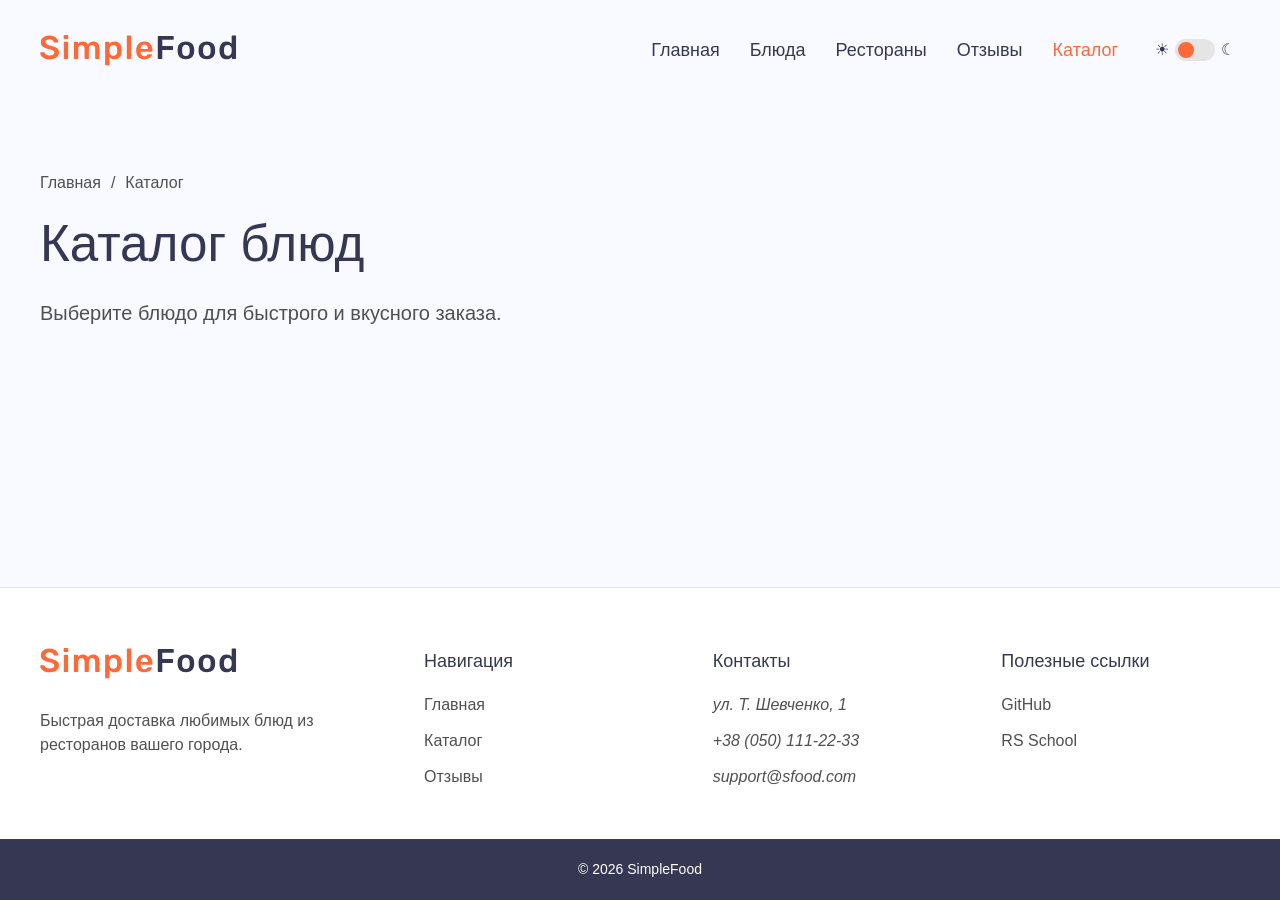
==== catalog.html @ 5d82dd4d "feat: add shared page structure" ====
<!DOCTYPE html>
<html lang="ru">
<head>
  <meta charset="UTF-8">
  <meta name="viewport" content="width=device-width, initial-scale=1.0">
  <meta name="description" content="Каталог блюд SimpleFood: бургеры, пицца, сэндвичи и другие блюда с доставкой.">
  <title>Каталог блюд — SimpleFood</title>
  <link rel="icon" href="assets/icons/favicon.svg" type="image/svg+xml">
  <link rel="stylesheet" href="css/style.css">
</head>
<body>
  <header class="header">
    <div class="container header__container">
      <a class="logo" href="index.html" aria-label="SimpleFood — на главную">
        <img class="logo__image" src="assets/icons/logo.svg" width="197" height="31" alt="SimpleFood">
      </a>

      <nav class="navigation" id="mobile-menu" aria-label="Основная навигация">
        <ul class="navigation__list">
          <li><a class="navigation__link" href="index.html">Главная</a></li>
          <li><a class="navigation__link" href="index.html#popular">Блюда</a></li>
          <li><a class="navigation__link" href="index.html#restaurants">Рестораны</a></li>
          <li><a class="navigation__link" href="index.html#reviews">Отзывы</a></li>
          <li><a class="navigation__link navigation__link--active" href="catalog.html" aria-current="page">Каталог</a></li>
        </ul>
      </nav>

      <div class="header__actions">
        <button class="theme-switch" type="button" aria-label="Включить тёмную тему" aria-pressed="false">
          <span class="theme-switch__icon" aria-hidden="true">☀</span>
          <span class="theme-switch__track"><span class="theme-switch__thumb"></span></span>
          <span class="theme-switch__icon" aria-hidden="true">☾</span>
        </button>
        <button class="burger" type="button" aria-label="Открыть меню" aria-expanded="false" aria-controls="mobile-menu">
          <span class="burger__line"></span>
          <span class="burger__line"></span>
          <span class="burger__line"></span>
        </button>
      </div>
    </div>
  </header>

  <main>
    <section class="page-intro page-intro--compact">
      <div class="container">
        <p class="breadcrumbs"><a href="index.html">Главная</a><span aria-hidden="true">/</span> Каталог</p>
        <h1 class="page-intro__title">Каталог блюд</h1>
        <p class="page-intro__text">Выберите блюдо для быстрого и вкусного заказа.</p>
      </div>
    </section>
  </main>

  <footer class="footer" id="contacts">
    <div class="container footer__content">
      <div class="footer__about">
        <a class="logo" href="index.html" aria-label="SimpleFood — на главную">
          <img class="logo__image" src="assets/icons/logo.svg" width="197" height="31" alt="SimpleFood">
        </a>
        <p>Быстрая доставка любимых блюд из ресторанов вашего города.</p>
      </div>

      <nav class="footer__navigation" aria-label="Навигация в подвале">
        <h2 class="footer__title">Навигация</h2>
        <ul class="footer__list">
          <li><a href="index.html">Главная</a></li>
          <li><a href="catalog.html">Каталог</a></li>
          <li><a href="index.html#reviews">Отзывы</a></li>
        </ul>
      </nav>

      <div class="footer__contacts">
        <h2 class="footer__title">Контакты</h2>
        <address>
          <ul class="footer__list">
            <li><a href="https://maps.google.com/?q=Тараса+Шевченко+1" target="_blank" rel="noopener noreferrer">ул. Т. Шевченко, 1</a></li>
            <li><a href="tel:+380501112233">+38&nbsp;(050)&nbsp;111&#8209;22&#8209;33</a></li>
            <li><a href="mailto:support@sfood.com">support@sfood.com</a></li>
          </ul>
        </address>
      </div>

      <div class="footer__resources">
        <h2 class="footer__title">Полезные ссылки</h2>
        <ul class="footer__list">
          <li><a href="https://github.com/YessetHumanMan" target="_blank" rel="noopener noreferrer">GitHub</a></li>
          <li><a href="https://rs.school/" target="_blank" rel="noopener noreferrer">RS School</a></li>
        </ul>
      </div>
    </div>
    <div class="footer__bottom">
      <div class="container">
        <p>© 2026 SimpleFood</p>
      </div>
    </div>
  </footer>
</body>
</html>
---- css/style.css ----
@font-face {
  font-family: "Rubik";
  src: url("../assets/fonts/rubik-regular.woff2") format("woff2");
  font-weight: 400;
  font-style: normal;
  font-display: swap;
}

@font-face {
  font-family: "Rubik";
  src: url("../assets/fonts/rubik-medium.woff2") format("woff2");
  font-weight: 500;
  font-style: normal;
  font-display: swap;
}

:root {
  color-scheme: light;
  --color-background: #f9faff;
  --color-surface: #ffffff;
  --color-text: #363853;
  --color-muted: #505050;
  --color-accent: #ff6838;
  --color-accent-hover: #e95425;
  --color-border: #e5e5e5;
  --color-footer-bottom: #363853;
  --color-footer-bottom-text: #ffffff;
  --shadow: 0 5px 20px rgb(0 0 0 / 8%);
  --container-width: 1200px;
  --page-padding: 15px;
}

[data-theme="dark"] {
  color-scheme: dark;
  --color-background: #1d1f2b;
  --color-surface: #292c3d;
  --color-text: #f5f5f7;
  --color-muted: #c6c8d2;
  --color-accent: #ff7a50;
  --color-accent-hover: #ff9474;
  --color-border: #42465d;
  --color-footer-bottom: #11131b;
  --color-footer-bottom-text: #f5f5f7;
  --shadow: 0 5px 20px rgb(0 0 0 / 25%);
}

*,
*::before,
*::after {
  box-sizing: border-box;
}

html {
  scroll-behavior: smooth;
}

body {
  min-width: 320px;
  min-height: 100vh;
  margin: 0;
  display: flex;
  flex-direction: column;
  color: var(--color-text);
  background-color: var(--color-background);
  font-family: "Rubik", Arial, sans-serif;
  font-size: 18px;
  line-height: 1.5;
}

main {
  flex-grow: 1;
}

img {
  display: block;
  max-width: 100%;
  height: auto;
}

button,
a {
  font: inherit;
}

a {
  color: inherit;
  text-decoration: none;
}

button {
  color: inherit;
}

ul {
  margin: 0;
  padding: 0;
  list-style: none;
}

h1,
h2,
p {
  margin-top: 0;
}

.container {
  width: 100%;
  max-width: calc(var(--container-width) + 2 * var(--page-padding));
  margin-inline: auto;
  padding-inline: var(--page-padding);
}

.header {
  position: relative;
  z-index: 10;
  background-color: var(--color-background);
  border-bottom: 1px solid transparent;
}

.header__container {
  min-height: 100px;
  display: flex;
  align-items: center;
  gap: 32px;
}

.logo {
  display: inline-flex;
  flex-shrink: 0;
  border-radius: 4px;
}

.logo:focus-visible,
.navigation__link:focus-visible,
.footer a:focus-visible {
  outline: 2px solid var(--color-accent);
  outline-offset: 4px;
}

.navigation {
  margin-left: auto;
}

.navigation__list {
  display: flex;
  align-items: center;
  gap: 30px;
}

.navigation__link,
.footer a {
  transition: color 0.25s ease;
}

.navigation__link:hover,
.navigation__link--active,
.footer a:hover {
  color: var(--color-accent);
}

.header__actions {
  display: flex;
  align-items: center;
  gap: 18px;
}

.theme-switch {
  padding: 5px;
  display: inline-flex;
  align-items: center;
  gap: 6px;
  background: transparent;
  border: 0;
  border-radius: 20px;
  cursor: pointer;
}

.theme-switch:focus-visible,
.burger:focus-visible,
.button:focus-visible {
  outline: 2px solid var(--color-accent);
  outline-offset: 3px;
}

.theme-switch__icon {
  font-size: 16px;
  line-height: 1;
}

.theme-switch__track {
  width: 40px;
  height: 22px;
  padding: 3px;
  display: block;
  background-color: var(--color-border);
  border-radius: 20px;
  transition: background-color 0.25s ease;
}

.theme-switch__thumb {
  width: 16px;
  height: 16px;
  display: block;
  background-color: var(--color-accent);
  border-radius: 50%;
  transition: transform 0.25s ease;
}

[data-theme="dark"] .theme-switch__thumb {
  transform: translateX(18px);
}

.burger {
  width: 44px;
  height: 44px;
  padding: 10px 7px;
  display: none;
  flex-direction: column;
  justify-content: space-between;
  background: transparent;
  border: 0;
  border-radius: 4px;
  cursor: pointer;
}

.burger__line {
  width: 30px;
  height: 2px;
  display: block;
  background-color: currentColor;
  border-radius: 2px;
}

.page-intro {
  min-height: 420px;
  padding-block: 100px;
  display: flex;
  align-items: center;
}

.page-intro--compact {
  min-height: 320px;
  padding-block: 70px;
}

.page-intro__title {
  max-width: 760px;
  margin-bottom: 24px;
  font-size: clamp(38px, 5vw, 66px);
  font-weight: 500;
  line-height: 1.15;
}

.page-intro--compact .page-intro__title {
  font-size: clamp(36px, 4vw, 52px);
}

.page-intro__text {
  max-width: 650px;
  margin-bottom: 32px;
  color: var(--color-muted);
  font-size: 20px;
}

.button {
  min-height: 50px;
  padding: 12px 28px;
  display: inline-flex;
  align-items: center;
  justify-content: center;
  color: #ffffff;
  background-color: var(--color-accent);
  border-radius: 6px;
  box-shadow: 0 5px 12px rgb(255 104 56 / 25%);
  transition: background-color 0.25s ease, box-shadow 0.25s ease;
}

.button:hover {
  background-color: var(--color-accent-hover);
  box-shadow: 0 7px 16px rgb(255 104 56 / 35%);
}

.breadcrumbs {
  margin-bottom: 20px;
  display: flex;
  gap: 10px;
  color: var(--color-muted);
  font-size: 16px;
}

.breadcrumbs a:hover {
  color: var(--color-accent);
}

.footer {
  padding-top: 60px;
  background-color: var(--color-surface);
  border-top: 1px solid var(--color-border);
}

.footer__content {
  padding-bottom: 50px;
  display: grid;
  grid-template-columns: minmax(230px, 1.4fr) repeat(3, 1fr);
  gap: 50px;
}

.footer__about p {
  max-width: 290px;
  margin: 22px 0 0;
  color: var(--color-muted);
  font-size: 16px;
}

.footer__title {
  margin-bottom: 18px;
  font-size: 18px;
  font-weight: 500;
}

.footer__contacts {
  font-style: normal;
}

.footer__list {
  display: grid;
  gap: 12px;
  color: var(--color-muted);
  font-size: 16px;
}

.footer__bottom {
  padding-block: 20px;
  color: var(--color-footer-bottom-text);
  background-color: var(--color-footer-bottom);
  text-align: center;
}

.footer__bottom p {
  margin: 0;
  font-size: 14px;
}

@media (max-width: 900px) {
  .header__container {
    min-height: 80px;
  }

  .navigation__list {
    gap: 18px;
  }

  .navigation__link {
    font-size: 16px;
  }

  .footer__content {
    grid-template-columns: repeat(2, 1fr);
  }
}

@media (max-width: 768px) {
  :root {
    --page-padding: 24px;
  }

  .navigation {
    display: none;
  }

  .header__actions {
    margin-left: auto;
  }

  .burger {
    display: flex;
  }

  .page-intro {
    min-height: 360px;
    padding-block: 70px;
  }
}

@media (max-width: 520px) {
  :root {
    --page-padding: 15px;
  }

  body {
    font-size: 16px;
  }

  .header__container {
    min-height: 70px;
    gap: 12px;
  }

  .logo__image {
    width: 150px;
  }

  .header__actions {
    gap: 8px;
  }

  .theme-switch__icon {
    display: none;
  }

  .page-intro {
    min-height: 330px;
    padding-block: 55px;
  }

  .page-intro__text {
    font-size: 18px;
  }

  .footer {
    padding-top: 45px;
  }

  .footer__content {
    padding-bottom: 40px;
    grid-template-columns: 1fr;
    gap: 34px;
  }
}
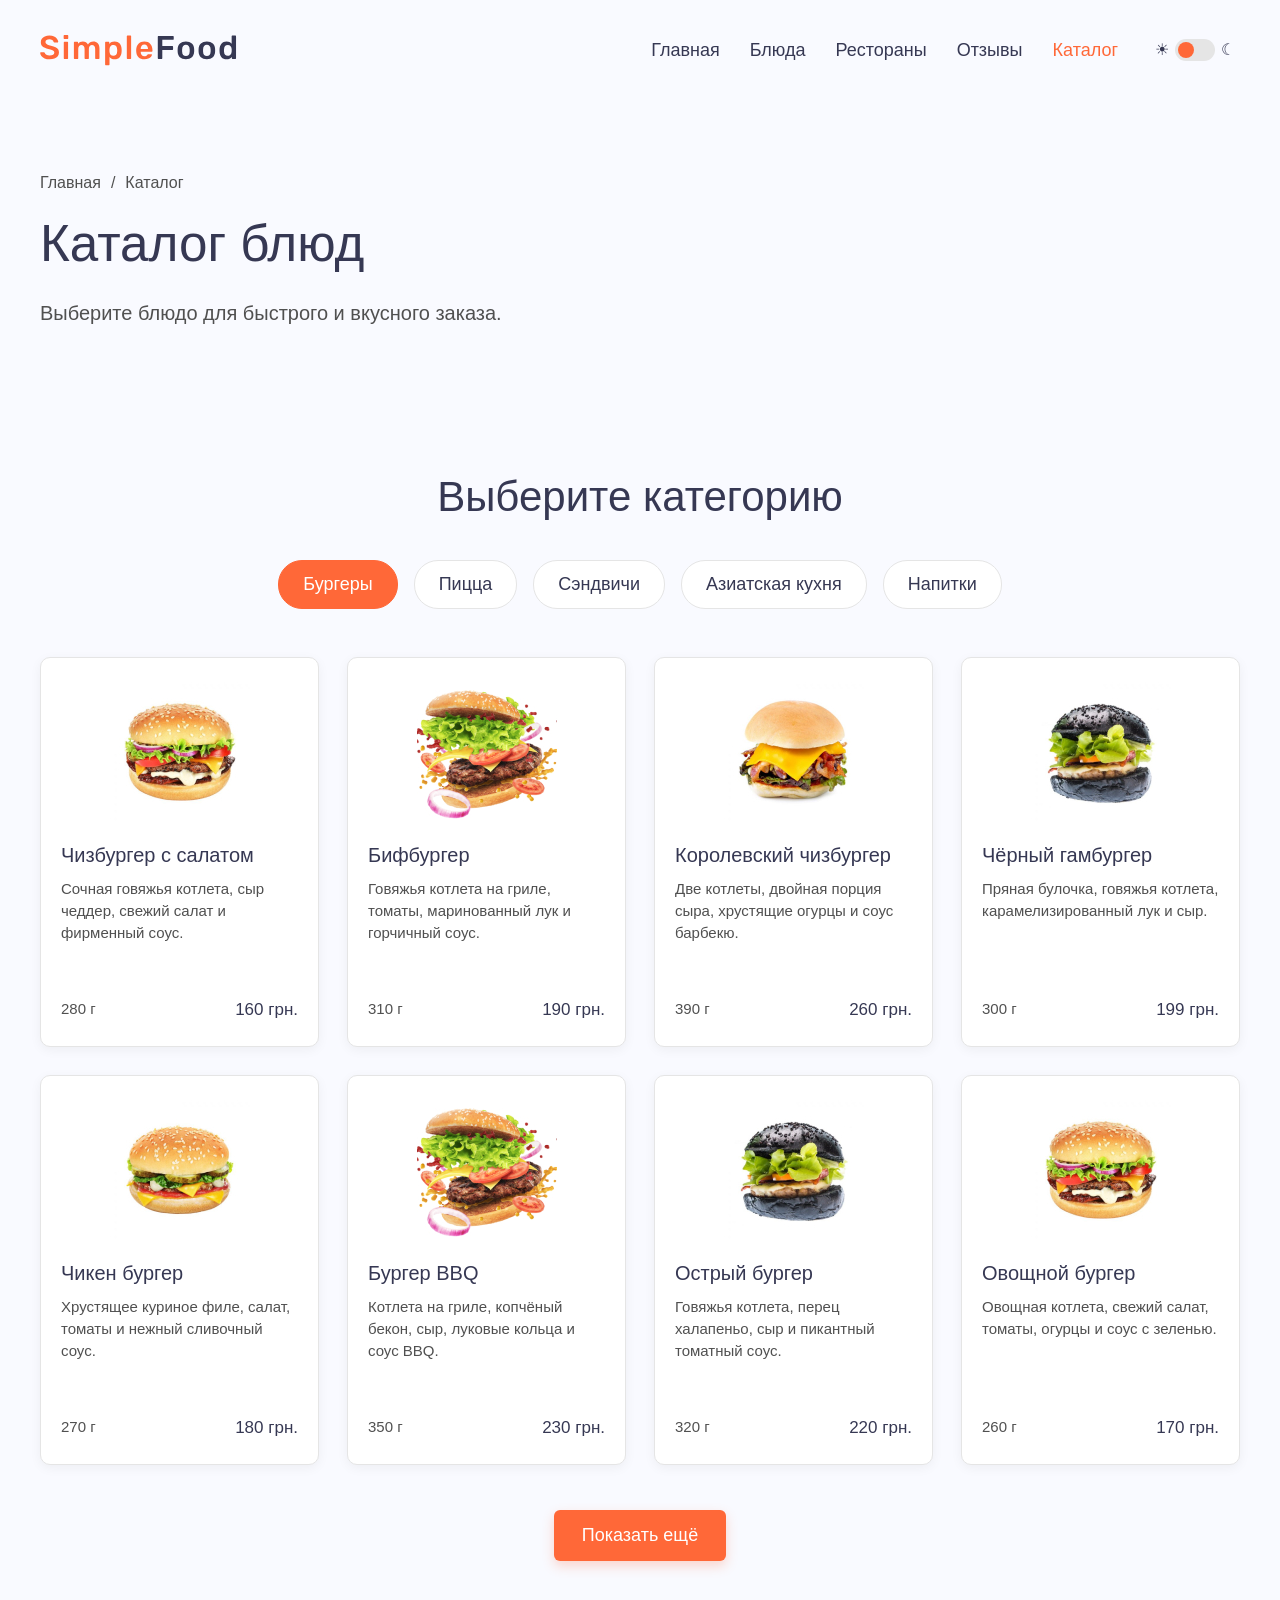
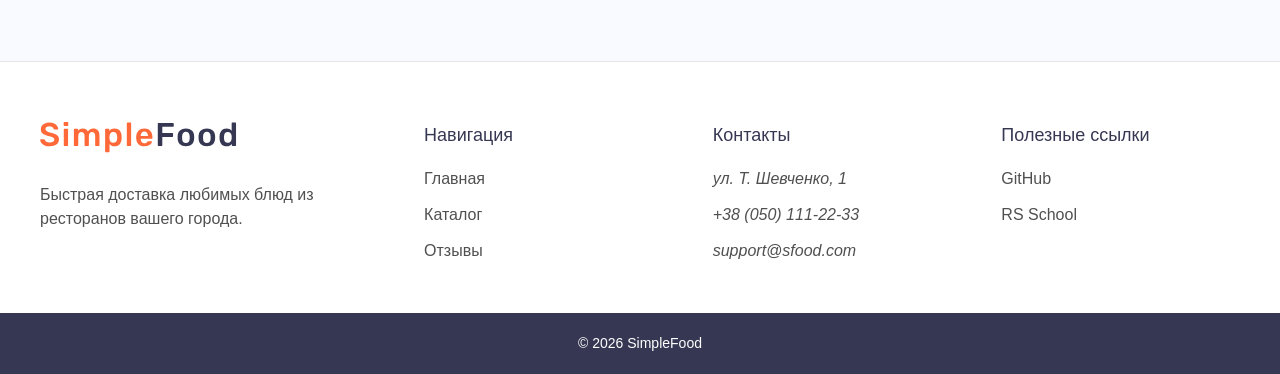
==== commit e0c53996: "feat: add catalog categories and product cards" ====
--- a/catalog.html
+++ b/catalog.html
@@ -48,6 +48,124 @@
         <p class="page-intro__text">Выберите блюдо для быстрого и вкусного заказа.</p>
       </div>
     </section>
+
+    <section class="catalog" aria-labelledby="catalog-categories-title">
+      <div class="container">
+        <h2 class="section-title catalog__title" id="catalog-categories-title">Выберите категорию</h2>
+        <ul class="catalog__categories" aria-label="Категории блюд">
+          <li><button class="catalog__category catalog__category--active" type="button" aria-pressed="true">Бургеры</button></li>
+          <li><button class="catalog__category" type="button" aria-pressed="false">Пицца</button></li>
+          <li><button class="catalog__category" type="button" aria-pressed="false">Сэндвичи</button></li>
+          <li><button class="catalog__category" type="button" aria-pressed="false">Азиатская кухня</button></li>
+          <li><button class="catalog__category" type="button" aria-pressed="false">Напитки</button></li>
+        </ul>
+
+        <ul class="catalog__grid" id="product-list">
+          <li>
+            <article class="catalog-card">
+              <img class="catalog-card__image" src="assets/images/products/cheeseburger.jpg" width="140" height="140" alt="Чизбургер с листьями салата">
+              <div class="catalog-card__content">
+                <h3 class="catalog-card__title">Чизбургер с салатом</h3>
+                <p class="catalog-card__description">Сочная говяжья котлета, сыр чеддер, свежий салат и фирменный соус.</p>
+                <div class="catalog-card__details"><span>280 г</span><strong>160 грн.</strong></div>
+              </div>
+            </article>
+          </li>
+          <li>
+            <article class="catalog-card">
+              <img class="catalog-card__image" src="assets/images/products/beef-burger.jpg" width="140" height="140" alt="Бифбургер с говяжьей котлетой">
+              <div class="catalog-card__content">
+                <h3 class="catalog-card__title">Бифбургер</h3>
+                <p class="catalog-card__description">Говяжья котлета на гриле, томаты, маринованный лук и горчичный соус.</p>
+                <div class="catalog-card__details"><span>310 г</span><strong>190 грн.</strong></div>
+              </div>
+            </article>
+          </li>
+          <li>
+            <article class="catalog-card">
+              <img class="catalog-card__image" src="assets/images/products/royal-burger.jpg" width="140" height="140" alt="Королевский чизбургер">
+              <div class="catalog-card__content">
+                <h3 class="catalog-card__title">Королевский чизбургер</h3>
+                <p class="catalog-card__description">Две котлеты, двойная порция сыра, хрустящие огурцы и соус барбекю.</p>
+                <div class="catalog-card__details"><span>390 г</span><strong>260 грн.</strong></div>
+              </div>
+            </article>
+          </li>
+          <li>
+            <article class="catalog-card">
+              <img class="catalog-card__image" src="assets/images/products/black-burger.jpg" width="140" height="140" alt="Чёрный гамбургер">
+              <div class="catalog-card__content">
+                <h3 class="catalog-card__title">Чёрный гамбургер</h3>
+                <p class="catalog-card__description">Пряная булочка, говяжья котлета, карамелизированный лук и сыр.</p>
+                <div class="catalog-card__details"><span>300 г</span><strong>199 грн.</strong></div>
+              </div>
+            </article>
+          </li>
+          <li>
+            <article class="catalog-card">
+              <img class="catalog-card__image" src="assets/images/products/chicken-burger.jpg" width="140" height="140" alt="Бургер с куриной котлетой">
+              <div class="catalog-card__content">
+                <h3 class="catalog-card__title">Чикен бургер</h3>
+                <p class="catalog-card__description">Хрустящее куриное филе, салат, томаты и нежный сливочный соус.</p>
+                <div class="catalog-card__details"><span>270 г</span><strong>180 грн.</strong></div>
+              </div>
+            </article>
+          </li>
+          <li>
+            <article class="catalog-card">
+              <img class="catalog-card__image" src="assets/images/products/beef-burger.jpg" width="140" height="140" alt="Бургер барбекю с беконом">
+              <div class="catalog-card__content">
+                <h3 class="catalog-card__title">Бургер BBQ</h3>
+                <p class="catalog-card__description">Котлета на гриле, копчёный бекон, сыр, луковые кольца и соус BBQ.</p>
+                <div class="catalog-card__details"><span>350 г</span><strong>230 грн.</strong></div>
+              </div>
+            </article>
+          </li>
+          <li>
+            <article class="catalog-card">
+              <img class="catalog-card__image" src="assets/images/products/black-burger.jpg" width="140" height="140" alt="Острый бургер с перцем">
+              <div class="catalog-card__content">
+                <h3 class="catalog-card__title">Острый бургер</h3>
+                <p class="catalog-card__description">Говяжья котлета, перец халапеньо, сыр и пикантный томатный соус.</p>
+                <div class="catalog-card__details"><span>320 г</span><strong>220 грн.</strong></div>
+              </div>
+            </article>
+          </li>
+          <li>
+            <article class="catalog-card">
+              <img class="catalog-card__image" src="assets/images/products/cheeseburger.jpg" width="140" height="140" alt="Овощной бургер">
+              <div class="catalog-card__content">
+                <h3 class="catalog-card__title">Овощной бургер</h3>
+                <p class="catalog-card__description">Овощная котлета, свежий салат, томаты, огурцы и соус с зеленью.</p>
+                <div class="catalog-card__details"><span>260 г</span><strong>170 грн.</strong></div>
+              </div>
+            </article>
+          </li>
+          <li class="catalog__additional-card">
+            <article class="catalog-card">
+              <img class="catalog-card__image" src="assets/images/products/royal-burger.jpg" width="140" height="140" alt="Двойной чизбургер">
+              <div class="catalog-card__content">
+                <h3 class="catalog-card__title">Двойной чизбургер</h3>
+                <p class="catalog-card__description">Две говяжьи котлеты, три ломтика сыра, огурцы и фирменный соус.</p>
+                <div class="catalog-card__details"><span>420 г</span><strong>290 грн.</strong></div>
+              </div>
+            </article>
+          </li>
+          <li class="catalog__additional-card">
+            <article class="catalog-card">
+              <img class="catalog-card__image" src="assets/images/products/chicken-burger.jpg" width="140" height="140" alt="Хрустящий куриный бургер">
+              <div class="catalog-card__content">
+                <h3 class="catalog-card__title">Криспи чикен</h3>
+                <p class="catalog-card__description">Куриное филе в хрустящей панировке, сыр, салат и чесночный соус.</p>
+                <div class="catalog-card__details"><span>300 г</span><strong>210 грн.</strong></div>
+              </div>
+            </article>
+          </li>
+        </ul>
+
+        <button class="button catalog__more" type="button" aria-controls="product-list">Показать ещё</button>
+      </div>
+    </section>
   </main>
 
   <footer class="footer" id="contacts">
--- a/css/style.css
+++ b/css/style.css
@@ -132,6 +132,7 @@
 
 .logo:focus-visible,
 .navigation__link:focus-visible,
+.text-link:focus-visible,
 .footer a:focus-visible {
   outline: 2px solid var(--color-accent);
   outline-offset: 4px;
@@ -231,6 +232,535 @@
   border-radius: 2px;
 }
 
+.hero {
+  padding-block: 55px 80px;
+}
+
+.hero__container {
+  min-height: 660px;
+  display: flex;
+  align-items: center;
+  justify-content: space-between;
+  gap: 60px;
+}
+
+.hero__content {
+  position: relative;
+  z-index: 1;
+  width: 100%;
+  max-width: 500px;
+}
+
+.hero__title {
+  margin-bottom: 20px;
+  font-size: clamp(48px, 5vw, 66px);
+  font-weight: 500;
+  line-height: 1.3;
+  text-transform: uppercase;
+}
+
+.hero__title span {
+  display: block;
+  color: var(--color-accent);
+  letter-spacing: 2px;
+}
+
+.hero__text {
+  margin-bottom: 28px;
+  color: var(--color-muted);
+  font-size: 20px;
+}
+
+.hero__actions {
+  display: flex;
+  align-items: center;
+  gap: 34px;
+}
+
+.text-link {
+  border-radius: 3px;
+  text-decoration: underline;
+  text-underline-offset: 3px;
+  transition: color 0.25s ease, text-decoration-color 0.25s ease;
+}
+
+.text-link:hover {
+  color: var(--color-accent);
+  text-decoration-color: transparent;
+}
+
+.hero__image {
+  width: min(48%, 560px);
+  flex-shrink: 0;
+  object-fit: contain;
+}
+
+.section-title {
+  margin-bottom: 48px;
+  font-size: clamp(32px, 4vw, 42px);
+  font-weight: 500;
+  line-height: 1.3;
+  text-align: center;
+}
+
+.popular {
+  padding-block: 80px;
+}
+
+.category-list {
+  margin-bottom: 42px;
+  display: flex;
+  justify-content: center;
+  gap: 18px;
+}
+
+.category-list__button {
+  min-height: 50px;
+  padding: 10px 24px;
+  color: var(--color-text);
+  background-color: var(--color-surface);
+  border: 1px solid var(--color-border);
+  border-radius: 6px;
+  box-shadow: var(--shadow);
+  cursor: pointer;
+  white-space: nowrap;
+  transition: color 0.25s ease, background-color 0.25s ease, border-color 0.25s ease;
+}
+
+.category-list__button:hover,
+.category-list__button--active {
+  color: #ffffff;
+  background-color: var(--color-accent);
+  border-color: var(--color-accent);
+}
+
+.category-list__button:focus-visible,
+.product-card__link:focus-visible {
+  outline: 2px solid var(--color-accent);
+  outline-offset: 3px;
+}
+
+.product-grid {
+  display: grid;
+  grid-template-columns: repeat(5, minmax(0, 1fr));
+  gap: 24px;
+}
+
+.product-card {
+  min-height: 330px;
+  padding: 20px 15px;
+  display: flex;
+  flex-direction: column;
+  align-items: center;
+  background-color: var(--color-surface);
+  border: 1px solid var(--color-border);
+  border-radius: 8px;
+  text-align: center;
+  transition: border-color 0.25s ease, box-shadow 0.25s ease, transform 0.25s ease;
+}
+
+.product-card:hover {
+  border-color: var(--color-accent);
+  box-shadow: var(--shadow);
+  transform: translateY(-3px);
+}
+
+.product-card__image {
+  width: 140px;
+  height: 140px;
+  margin-bottom: 14px;
+  object-fit: cover;
+}
+
+.product-card__title {
+  margin: 0 0 10px;
+  font-size: 16px;
+  font-weight: 400;
+  line-height: 1.3;
+}
+
+.product-card__price {
+  margin: auto 0 12px;
+  font-size: 16px;
+  font-weight: 500;
+}
+
+.product-card__link {
+  min-height: 34px;
+  padding: 7px 16px;
+  color: #ffffff;
+  background-color: var(--color-accent);
+  border-radius: 5px;
+  font-size: 14px;
+  transition: background-color 0.25s ease;
+}
+
+.product-card__link:hover {
+  background-color: var(--color-accent-hover);
+}
+
+.popular__catalog-link {
+  width: fit-content;
+  margin: 42px auto 0;
+  display: block;
+}
+
+.benefits {
+  padding-block: 80px 100px;
+}
+
+.benefits__container {
+  display: flex;
+  align-items: center;
+  justify-content: center;
+  gap: clamp(50px, 9vw, 120px);
+}
+
+.benefits__image {
+  width: min(42%, 440px);
+  flex-shrink: 0;
+  object-fit: contain;
+}
+
+.benefits__content {
+  max-width: 520px;
+}
+
+.benefits__title {
+  margin-bottom: 28px;
+  text-align: left;
+}
+
+.benefits__text {
+  margin-bottom: 28px;
+  color: var(--color-muted);
+}
+
+.benefits__list {
+  margin-bottom: 34px;
+  display: grid;
+  gap: 18px;
+}
+
+.benefits__item {
+  display: flex;
+  align-items: center;
+  gap: 18px;
+  font-size: 20px;
+}
+
+.benefits__item img {
+  width: 34px;
+  height: 34px;
+  flex-shrink: 0;
+}
+
+.restaurants {
+  padding-block: 80px 100px;
+}
+
+.restaurant-grid {
+  display: grid;
+  grid-template-columns: repeat(3, minmax(0, 1fr));
+  gap: 30px;
+}
+
+.restaurant-card {
+  height: 100%;
+  overflow: hidden;
+  background-color: var(--color-surface);
+  border-radius: 10px;
+  box-shadow: var(--shadow);
+  transition: box-shadow 0.25s ease, transform 0.25s ease;
+}
+
+.restaurant-card:hover {
+  box-shadow: 0 8px 24px rgb(0 0 0 / 14%);
+  transform: translateY(-4px);
+}
+
+.restaurant-card__image {
+  width: 100%;
+  aspect-ratio: 37 / 30;
+  object-fit: cover;
+}
+
+.restaurant-card__content {
+  padding: 18px 20px 22px;
+}
+
+.restaurant-card__title {
+  margin: 0 0 16px;
+  font-size: 24px;
+  font-weight: 400;
+}
+
+.restaurant-card__details {
+  display: flex;
+  align-items: center;
+  justify-content: space-between;
+  gap: 20px;
+}
+
+.restaurant-card__hours {
+  margin: 0;
+  display: flex;
+  align-items: center;
+  gap: 10px;
+  color: var(--color-muted);
+  font-size: 18px;
+}
+
+.restaurant-card__hours img {
+  width: 22px;
+  height: 22px;
+  opacity: 0.72;
+}
+
+.restaurant-card__link {
+  width: 58px;
+  height: 34px;
+  display: inline-flex;
+  align-items: center;
+  justify-content: center;
+  color: #ffffff;
+  background-color: var(--color-accent);
+  border-radius: 18px 18px 0 18px;
+  transition: background-color 0.25s ease, border-radius 0.25s ease;
+}
+
+.restaurant-card__link:hover {
+  background-color: var(--color-accent-hover);
+  border-radius: 18px;
+}
+
+.restaurant-card__link:focus-visible,
+.mobile-app__stores a:focus-visible {
+  outline: 2px solid var(--color-accent);
+  outline-offset: 3px;
+}
+
+.restaurant-card__link img {
+  width: 22px;
+  height: 22px;
+  filter: brightness(0) invert(1);
+}
+
+.reviews {
+  padding-block: 80px 100px;
+}
+
+.reviews__carousel {
+  max-width: 960px;
+  margin-inline: auto;
+}
+
+.reviews__viewport {
+  overflow: hidden;
+}
+
+.reviews__track {
+  display: grid;
+}
+
+.reviews__slide {
+  display: none;
+}
+
+.reviews__slide--active {
+  display: block;
+}
+
+.review {
+  display: grid;
+  grid-template-columns: 300px minmax(0, 1fr);
+  align-items: center;
+  gap: clamp(45px, 8vw, 90px);
+}
+
+.review__avatar {
+  width: 300px;
+  height: 300px;
+  object-fit: cover;
+  border-radius: 50%;
+  box-shadow: var(--shadow);
+}
+
+.review__avatar--initials {
+  display: grid;
+  place-items: center;
+  color: #ffffff;
+  background: linear-gradient(135deg, var(--color-accent), #ffb18f);
+  font-size: 96px;
+  font-weight: 500;
+}
+
+.review__content {
+  position: relative;
+  padding-inline: 24px;
+}
+
+.review__quote {
+  position: absolute;
+  top: -14px;
+  left: -24px;
+  width: 38px;
+  height: 38px;
+  color: var(--color-muted);
+  opacity: 0.35;
+}
+
+.review__text {
+  margin: 0 0 24px;
+  font-style: italic;
+  line-height: 1.7;
+}
+
+.review__text p {
+  margin: 0;
+}
+
+.review__author {
+  margin-bottom: 6px;
+  color: var(--color-accent);
+  font-weight: 500;
+}
+
+.review__role {
+  margin: 0;
+  color: var(--color-muted);
+  font-size: 14px;
+}
+
+.reviews__controls {
+  margin-top: 36px;
+  display: flex;
+  align-items: center;
+  justify-content: center;
+  gap: 24px;
+}
+
+.reviews__arrow {
+  width: 42px;
+  height: 42px;
+  padding: 0;
+  display: inline-flex;
+  align-items: center;
+  justify-content: center;
+  color: var(--color-text);
+  background-color: transparent;
+  border: 2px solid var(--color-muted);
+  border-radius: 50%;
+  cursor: pointer;
+  transition: color 0.25s ease, background-color 0.25s ease, border-color 0.25s ease;
+}
+
+.reviews__arrow:hover {
+  color: #ffffff;
+  background-color: var(--color-accent);
+  border-color: var(--color-accent);
+}
+
+.reviews__arrow img {
+  width: 24px;
+  height: 24px;
+}
+
+.reviews__arrow:hover img {
+  filter: brightness(0) invert(1);
+}
+
+.reviews__arrow--previous img {
+  transform: rotate(180deg);
+}
+
+.reviews__arrow:focus-visible,
+.reviews__dot:focus-visible {
+  outline: 2px solid var(--color-accent);
+  outline-offset: 3px;
+}
+
+.reviews__pagination {
+  display: flex;
+  align-items: center;
+  gap: 12px;
+}
+
+.reviews__dot {
+  width: 12px;
+  height: 12px;
+  padding: 0;
+  background-color: var(--color-border);
+  border: 0;
+  border-radius: 50%;
+  cursor: pointer;
+  transition: background-color 0.25s ease, transform 0.25s ease;
+}
+
+.reviews__dot:hover,
+.reviews__dot--active {
+  background-color: var(--color-accent);
+  transform: scale(1.15);
+}
+
+[data-theme="dark"] .review__quote,
+[data-theme="dark"] .reviews__arrow img {
+  filter: brightness(0) invert(1);
+}
+
+.mobile-app {
+  padding-block: 80px;
+  background-color: var(--color-surface);
+}
+
+.mobile-app__container {
+  display: flex;
+  align-items: center;
+  justify-content: space-between;
+  gap: 60px;
+}
+
+.mobile-app__content {
+  max-width: 480px;
+}
+
+.mobile-app__title {
+  margin-bottom: 28px;
+  text-align: left;
+}
+
+.mobile-app__text {
+  margin-bottom: 30px;
+  color: var(--color-muted);
+}
+
+.mobile-app__stores {
+  display: flex;
+  align-items: center;
+  gap: 28px;
+}
+
+.mobile-app__stores a {
+  display: block;
+  border-radius: 6px;
+  transition: opacity 0.25s ease, transform 0.25s ease;
+}
+
+.mobile-app__stores a:hover {
+  opacity: 0.8;
+  transform: translateY(-2px);
+}
+
+.mobile-app__image {
+  width: min(50%, 570px);
+  border-radius: 12px;
+  object-fit: cover;
+}
+
+[data-theme="dark"] .restaurant-card__hours img {
+  filter: brightness(0) invert(1);
+}
+
 .page-intro {
   min-height: 420px;
   padding-block: 100px;
@@ -270,7 +800,9 @@
   justify-content: center;
   color: #ffffff;
   background-color: var(--color-accent);
+  border: 0;
   border-radius: 6px;
+  cursor: pointer;
   box-shadow: 0 5px 12px rgb(255 104 56 / 25%);
   transition: background-color 0.25s ease, box-shadow 0.25s ease;
 }
@@ -290,6 +822,126 @@
 
 .breadcrumbs a:hover {
   color: var(--color-accent);
+}
+
+.catalog {
+  padding-block: 40px 100px;
+}
+
+.catalog__title {
+  margin-bottom: 36px;
+}
+
+.catalog__categories {
+  margin-bottom: 48px;
+  display: flex;
+  align-items: center;
+  justify-content: center;
+  gap: 16px;
+}
+
+.catalog__category {
+  min-height: 48px;
+  padding: 10px 24px;
+  color: var(--color-text);
+  background-color: var(--color-surface);
+  border: 1px solid var(--color-border);
+  border-radius: 24px;
+  cursor: pointer;
+  white-space: nowrap;
+  transition: color 0.25s ease, background-color 0.25s ease, border-color 0.25s ease;
+}
+
+.catalog__category:hover,
+.catalog__category--active {
+  color: #ffffff;
+  background-color: var(--color-accent);
+  border-color: var(--color-accent);
+}
+
+.catalog__category:focus-visible,
+.catalog-card:focus-within {
+  outline: 2px solid var(--color-accent);
+  outline-offset: 3px;
+}
+
+.catalog__grid {
+  display: grid;
+  grid-template-columns: repeat(4, minmax(0, 1fr));
+  gap: 28px;
+}
+
+.catalog__additional-card {
+  display: none;
+}
+
+.catalog-card {
+  height: 100%;
+  min-height: 390px;
+  padding: 24px 20px;
+  display: flex;
+  flex-direction: column;
+  align-items: center;
+  background-color: var(--color-surface);
+  border: 1px solid var(--color-border);
+  border-radius: 10px;
+  box-shadow: 0 3px 12px rgb(0 0 0 / 5%);
+  transition: border-color 0.25s ease, box-shadow 0.25s ease, transform 0.25s ease;
+}
+
+.catalog-card:hover {
+  border-color: var(--color-accent);
+  box-shadow: var(--shadow);
+  transform: translateY(-4px);
+}
+
+.catalog-card__image {
+  width: 140px;
+  height: 140px;
+  margin-bottom: 20px;
+  object-fit: cover;
+}
+
+.catalog-card__content {
+  width: 100%;
+  flex-grow: 1;
+  display: flex;
+  flex-direction: column;
+}
+
+.catalog-card__title {
+  margin: 0 0 10px;
+  font-size: 20px;
+  font-weight: 500;
+  line-height: 1.3;
+}
+
+.catalog-card__description {
+  margin-bottom: 20px;
+  color: var(--color-muted);
+  font-size: 15px;
+  line-height: 1.45;
+}
+
+.catalog-card__details {
+  margin-top: auto;
+  display: flex;
+  align-items: center;
+  justify-content: space-between;
+  gap: 14px;
+  color: var(--color-muted);
+  font-size: 15px;
+}
+
+.catalog-card__details strong {
+  color: var(--color-text);
+  font-size: 17px;
+  font-weight: 500;
+}
+
+.catalog__more {
+  margin: 45px auto 0;
+  display: flex;
 }
 
 .footer {
@@ -344,14 +996,73 @@
 @media (max-width: 900px) {
   .header__container {
     min-height: 80px;
+    gap: 18px;
+  }
+
+  .header .logo__image {
+    width: 165px;
   }
 
   .navigation__list {
-    gap: 18px;
+    gap: 14px;
   }
 
   .navigation__link {
-    font-size: 16px;
+    font-size: 15px;
+  }
+
+  .header__actions {
+    gap: 10px;
+  }
+
+  .theme-switch__icon {
+    display: none;
+  }
+
+  .hero__container {
+    min-height: 570px;
+    gap: 25px;
+  }
+
+  .hero__content {
+    max-width: 420px;
+  }
+
+  .hero__image {
+    width: min(46%, 450px);
+  }
+
+  .category-list,
+  .catalog__categories {
+    justify-content: flex-start;
+    overflow-x: auto;
+    padding: 4px 2px 14px;
+  }
+
+  .catalog__grid {
+    grid-template-columns: repeat(3, minmax(0, 1fr));
+    gap: 20px;
+  }
+
+  .product-grid {
+    grid-template-columns: repeat(3, minmax(0, 1fr));
+  }
+
+  .benefits__container {
+    gap: 45px;
+  }
+
+  .benefits__item {
+    font-size: 18px;
+  }
+
+  .restaurant-grid {
+    grid-template-columns: repeat(2, minmax(0, 1fr));
+    gap: 24px;
+  }
+
+  .mobile-app__container {
+    gap: 35px;
   }
 
   .footer__content {
@@ -376,6 +1087,103 @@
     display: flex;
   }
 
+  .hero {
+    padding-block: 30px 60px;
+  }
+
+  .hero__container {
+    position: relative;
+    min-height: 560px;
+    justify-content: center;
+  }
+
+  .hero__content {
+    max-width: 500px;
+  }
+
+  .hero__image {
+    position: absolute;
+    right: 5%;
+    width: min(65vw, 500px);
+    opacity: 0.2;
+  }
+
+  .popular,
+  .benefits {
+    padding-block: 60px;
+  }
+
+  .section-title {
+    margin-bottom: 34px;
+  }
+
+  .category-list {
+    margin-bottom: 30px;
+  }
+
+  .product-grid,
+  .catalog__grid {
+    grid-template-columns: repeat(2, minmax(0, 1fr));
+    gap: 18px;
+  }
+
+  .catalog {
+    padding-block: 30px 70px;
+  }
+
+  .catalog-card {
+    min-height: 400px;
+  }
+
+  .benefits__container {
+    flex-direction: column;
+    gap: 35px;
+  }
+
+  .benefits__image {
+    width: min(70%, 340px);
+  }
+
+  .benefits__content {
+    max-width: 580px;
+  }
+
+  .benefits__title {
+    text-align: left;
+  }
+
+  .restaurants,
+  .reviews,
+  .mobile-app {
+    padding-block: 60px;
+  }
+
+  .review {
+    grid-template-columns: 240px minmax(0, 1fr);
+    gap: 45px;
+  }
+
+  .review__avatar {
+    width: 240px;
+    height: 240px;
+  }
+
+  .review__avatar--initials {
+    font-size: 76px;
+  }
+
+  .mobile-app__container {
+    flex-direction: column;
+  }
+
+  .mobile-app__content {
+    max-width: 620px;
+  }
+
+  .mobile-app__image {
+    width: min(100%, 570px);
+  }
+
   .page-intro {
     min-height: 360px;
     padding-block: 70px;
@@ -396,7 +1204,8 @@
     gap: 12px;
   }
 
-  .logo__image {
+  .header .logo__image,
+  .footer .logo__image {
     width: 150px;
   }
 
@@ -406,6 +1215,194 @@
 
   .theme-switch__icon {
     display: none;
+  }
+
+  .hero {
+    padding-block: 20px 45px;
+  }
+
+  .hero__container {
+    min-height: 450px;
+    justify-content: flex-start;
+  }
+
+  .hero__title {
+    max-width: 340px;
+    margin-bottom: 16px;
+    font-size: clamp(38px, 11vw, 48px);
+  }
+
+  .hero__text {
+    max-width: 340px;
+    margin-bottom: 24px;
+    font-size: 16px;
+  }
+
+  .hero__actions {
+    gap: 24px;
+  }
+
+  .hero__actions .button {
+    min-height: 44px;
+    padding: 9px 24px;
+    font-size: 15px;
+  }
+
+  .hero__image {
+    right: -10px;
+    width: 270px;
+  }
+
+  .popular,
+  .benefits {
+    padding-block: 45px;
+  }
+
+  .section-title {
+    margin-bottom: 28px;
+  }
+
+  .category-list {
+    gap: 10px;
+  }
+
+  .category-list__button {
+    min-height: 44px;
+    padding: 8px 18px;
+    font-size: 15px;
+  }
+
+  .product-grid {
+    gap: 10px;
+  }
+
+  .catalog {
+    padding-block: 20px 55px;
+  }
+
+  .catalog__categories {
+    margin-bottom: 30px;
+    gap: 10px;
+  }
+
+  .catalog__category {
+    min-height: 44px;
+    padding: 8px 18px;
+    font-size: 15px;
+  }
+
+  .catalog__grid {
+    grid-template-columns: 1fr;
+    gap: 16px;
+  }
+
+  .catalog-card {
+    min-height: 0;
+    padding: 20px;
+  }
+
+  .catalog-card__description {
+    font-size: 14px;
+  }
+
+  .catalog__more {
+    margin-top: 32px;
+  }
+
+  .product-card {
+    min-height: 300px;
+    padding: 14px 8px;
+  }
+
+  .product-card__image {
+    width: 120px;
+    height: 120px;
+  }
+
+  .popular__catalog-link {
+    margin-top: 30px;
+  }
+
+  .benefits__image {
+    width: min(75%, 280px);
+  }
+
+  .benefits__text {
+    font-size: 16px;
+  }
+
+  .benefits__item {
+    gap: 14px;
+    font-size: 16px;
+  }
+
+  .benefits__item img {
+    width: 30px;
+    height: 30px;
+  }
+
+  .restaurants,
+  .reviews,
+  .mobile-app {
+    padding-block: 45px;
+  }
+
+  .restaurant-grid {
+    grid-template-columns: 1fr;
+    gap: 20px;
+  }
+
+  .restaurant-card__title {
+    font-size: 22px;
+  }
+
+  .restaurant-card__hours {
+    font-size: 16px;
+  }
+
+  .review {
+    display: flex;
+    flex-direction: column;
+    gap: 28px;
+  }
+
+  .review__avatar {
+    width: 180px;
+    height: 180px;
+  }
+
+  .review__avatar--initials {
+    font-size: 58px;
+  }
+
+  .review__content {
+    padding-inline: 22px;
+  }
+
+  .review__quote {
+    left: -2px;
+  }
+
+  .review__text {
+    font-size: 15px;
+  }
+
+  .reviews__controls {
+    margin-top: 28px;
+    gap: 18px;
+  }
+
+  .reviews__arrow {
+    width: 38px;
+    height: 38px;
+  }
+
+  .mobile-app__stores {
+    gap: 14px;
+  }
+
+  .mobile-app__image {
+    border-radius: 8px;
   }
 
   .page-intro {
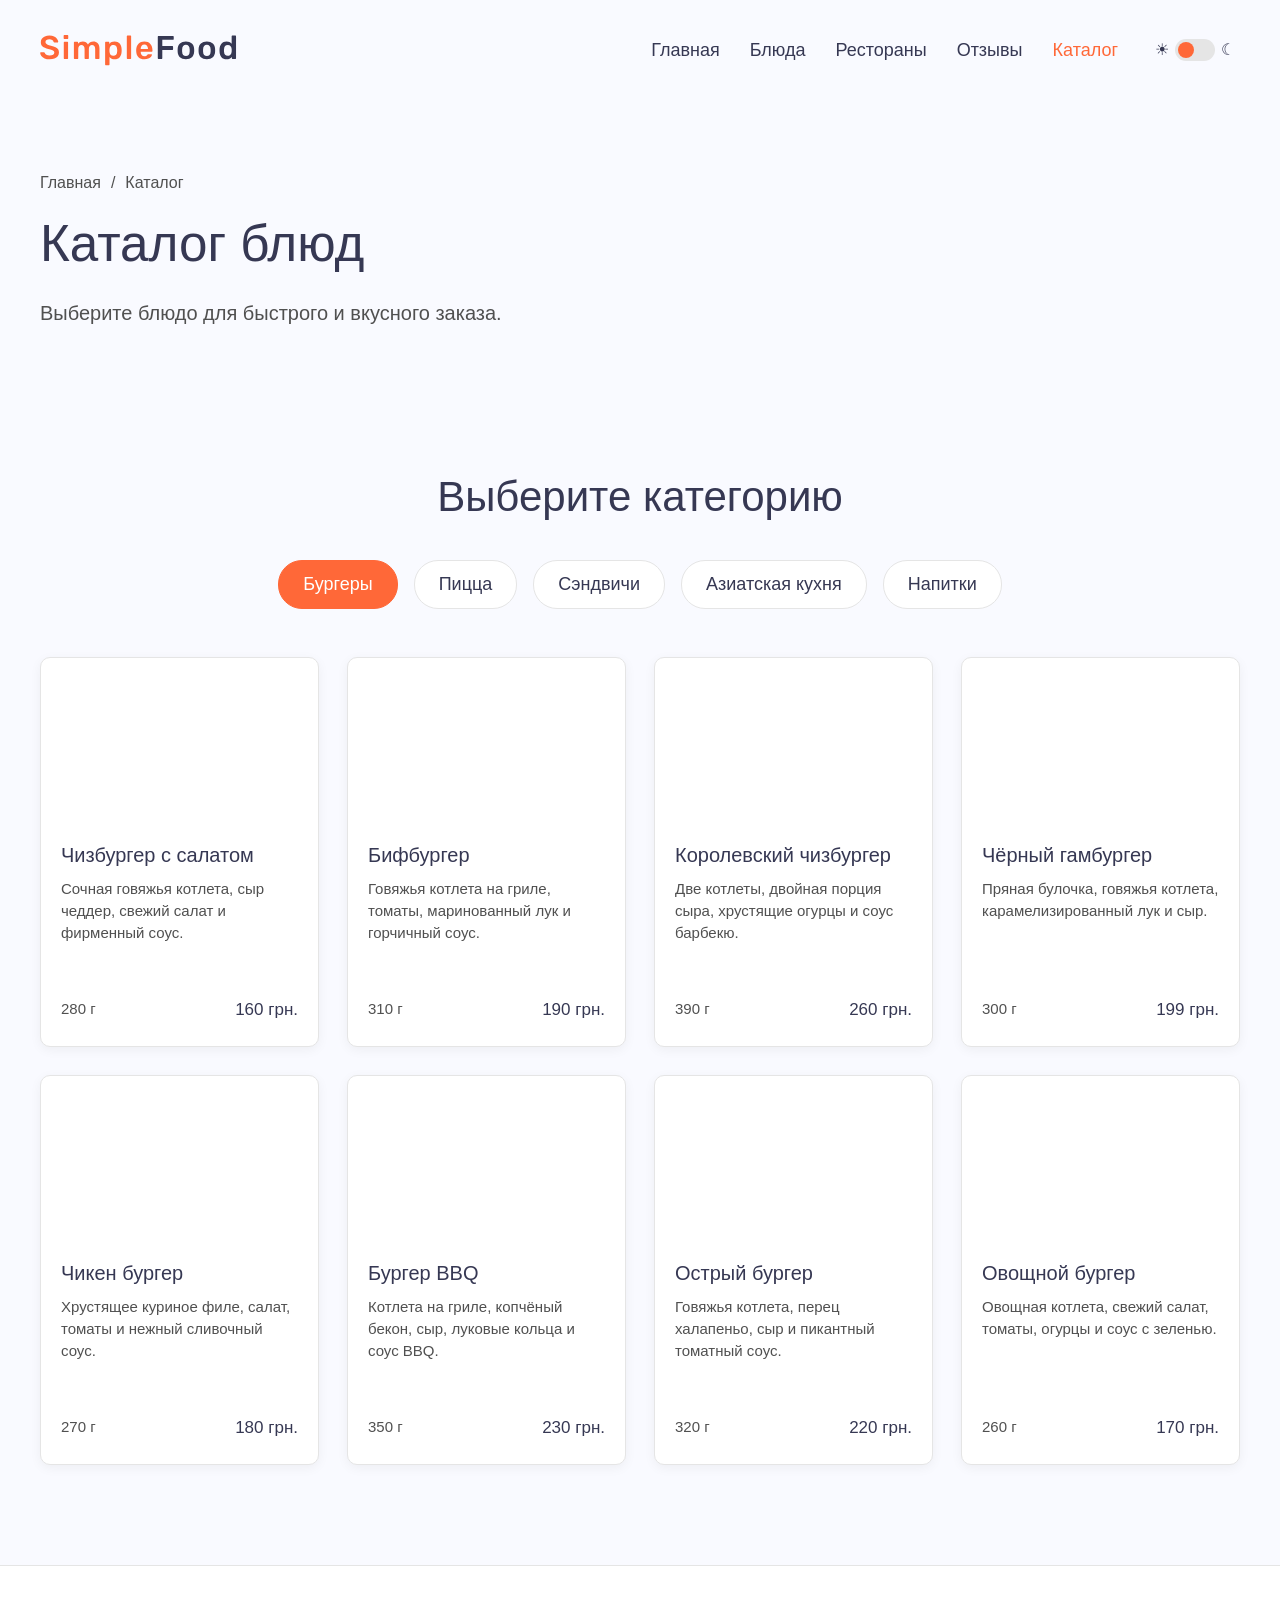
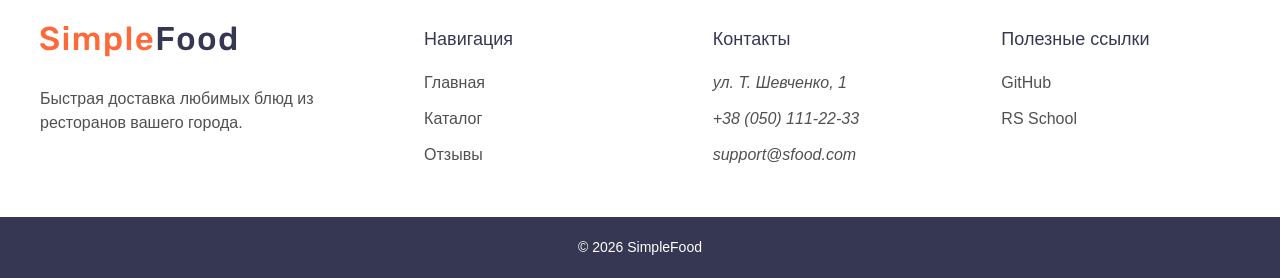
==== commit 8c69e0c4: "feat: implement landing page interactions" ====
--- a/catalog.html
+++ b/catalog.html
@@ -3,10 +3,14 @@
 <head>
   <meta charset="UTF-8">
   <meta name="viewport" content="width=device-width, initial-scale=1.0">
+  <meta name="theme-color" content="#f9faff">
   <meta name="description" content="Каталог блюд SimpleFood: бургеры, пицца, сэндвичи и другие блюда с доставкой.">
   <title>Каталог блюд — SimpleFood</title>
   <link rel="icon" href="assets/icons/favicon.svg" type="image/svg+xml">
+  <script src="js/theme.js"></script>
   <link rel="stylesheet" href="css/style.css">
+  <script src="js/burger.js" defer></script>
+  <script type="module" src="js/catalog.js"></script>
 </head>
 <body>
   <header class="header">
@@ -52,118 +56,9 @@
     <section class="catalog" aria-labelledby="catalog-categories-title">
       <div class="container">
         <h2 class="section-title catalog__title" id="catalog-categories-title">Выберите категорию</h2>
-        <ul class="catalog__categories" aria-label="Категории блюд">
-          <li><button class="catalog__category catalog__category--active" type="button" aria-pressed="true">Бургеры</button></li>
-          <li><button class="catalog__category" type="button" aria-pressed="false">Пицца</button></li>
-          <li><button class="catalog__category" type="button" aria-pressed="false">Сэндвичи</button></li>
-          <li><button class="catalog__category" type="button" aria-pressed="false">Азиатская кухня</button></li>
-          <li><button class="catalog__category" type="button" aria-pressed="false">Напитки</button></li>
-        </ul>
-
-        <ul class="catalog__grid" id="product-list">
-          <li>
-            <article class="catalog-card">
-              <img class="catalog-card__image" src="assets/images/products/cheeseburger.jpg" width="140" height="140" alt="Чизбургер с листьями салата">
-              <div class="catalog-card__content">
-                <h3 class="catalog-card__title">Чизбургер с салатом</h3>
-                <p class="catalog-card__description">Сочная говяжья котлета, сыр чеддер, свежий салат и фирменный соус.</p>
-                <div class="catalog-card__details"><span>280 г</span><strong>160 грн.</strong></div>
-              </div>
-            </article>
-          </li>
-          <li>
-            <article class="catalog-card">
-              <img class="catalog-card__image" src="assets/images/products/beef-burger.jpg" width="140" height="140" alt="Бифбургер с говяжьей котлетой">
-              <div class="catalog-card__content">
-                <h3 class="catalog-card__title">Бифбургер</h3>
-                <p class="catalog-card__description">Говяжья котлета на гриле, томаты, маринованный лук и горчичный соус.</p>
-                <div class="catalog-card__details"><span>310 г</span><strong>190 грн.</strong></div>
-              </div>
-            </article>
-          </li>
-          <li>
-            <article class="catalog-card">
-              <img class="catalog-card__image" src="assets/images/products/royal-burger.jpg" width="140" height="140" alt="Королевский чизбургер">
-              <div class="catalog-card__content">
-                <h3 class="catalog-card__title">Королевский чизбургер</h3>
-                <p class="catalog-card__description">Две котлеты, двойная порция сыра, хрустящие огурцы и соус барбекю.</p>
-                <div class="catalog-card__details"><span>390 г</span><strong>260 грн.</strong></div>
-              </div>
-            </article>
-          </li>
-          <li>
-            <article class="catalog-card">
-              <img class="catalog-card__image" src="assets/images/products/black-burger.jpg" width="140" height="140" alt="Чёрный гамбургер">
-              <div class="catalog-card__content">
-                <h3 class="catalog-card__title">Чёрный гамбургер</h3>
-                <p class="catalog-card__description">Пряная булочка, говяжья котлета, карамелизированный лук и сыр.</p>
-                <div class="catalog-card__details"><span>300 г</span><strong>199 грн.</strong></div>
-              </div>
-            </article>
-          </li>
-          <li>
-            <article class="catalog-card">
-              <img class="catalog-card__image" src="assets/images/products/chicken-burger.jpg" width="140" height="140" alt="Бургер с куриной котлетой">
-              <div class="catalog-card__content">
-                <h3 class="catalog-card__title">Чикен бургер</h3>
-                <p class="catalog-card__description">Хрустящее куриное филе, салат, томаты и нежный сливочный соус.</p>
-                <div class="catalog-card__details"><span>270 г</span><strong>180 грн.</strong></div>
-              </div>
-            </article>
-          </li>
-          <li>
-            <article class="catalog-card">
-              <img class="catalog-card__image" src="assets/images/products/beef-burger.jpg" width="140" height="140" alt="Бургер барбекю с беконом">
-              <div class="catalog-card__content">
-                <h3 class="catalog-card__title">Бургер BBQ</h3>
-                <p class="catalog-card__description">Котлета на гриле, копчёный бекон, сыр, луковые кольца и соус BBQ.</p>
-                <div class="catalog-card__details"><span>350 г</span><strong>230 грн.</strong></div>
-              </div>
-            </article>
-          </li>
-          <li>
-            <article class="catalog-card">
-              <img class="catalog-card__image" src="assets/images/products/black-burger.jpg" width="140" height="140" alt="Острый бургер с перцем">
-              <div class="catalog-card__content">
-                <h3 class="catalog-card__title">Острый бургер</h3>
-                <p class="catalog-card__description">Говяжья котлета, перец халапеньо, сыр и пикантный томатный соус.</p>
-                <div class="catalog-card__details"><span>320 г</span><strong>220 грн.</strong></div>
-              </div>
-            </article>
-          </li>
-          <li>
-            <article class="catalog-card">
-              <img class="catalog-card__image" src="assets/images/products/cheeseburger.jpg" width="140" height="140" alt="Овощной бургер">
-              <div class="catalog-card__content">
-                <h3 class="catalog-card__title">Овощной бургер</h3>
-                <p class="catalog-card__description">Овощная котлета, свежий салат, томаты, огурцы и соус с зеленью.</p>
-                <div class="catalog-card__details"><span>260 г</span><strong>170 грн.</strong></div>
-              </div>
-            </article>
-          </li>
-          <li class="catalog__additional-card">
-            <article class="catalog-card">
-              <img class="catalog-card__image" src="assets/images/products/royal-burger.jpg" width="140" height="140" alt="Двойной чизбургер">
-              <div class="catalog-card__content">
-                <h3 class="catalog-card__title">Двойной чизбургер</h3>
-                <p class="catalog-card__description">Две говяжьи котлеты, три ломтика сыра, огурцы и фирменный соус.</p>
-                <div class="catalog-card__details"><span>420 г</span><strong>290 грн.</strong></div>
-              </div>
-            </article>
-          </li>
-          <li class="catalog__additional-card">
-            <article class="catalog-card">
-              <img class="catalog-card__image" src="assets/images/products/chicken-burger.jpg" width="140" height="140" alt="Хрустящий куриный бургер">
-              <div class="catalog-card__content">
-                <h3 class="catalog-card__title">Криспи чикен</h3>
-                <p class="catalog-card__description">Куриное филе в хрустящей панировке, сыр, салат и чесночный соус.</p>
-                <div class="catalog-card__details"><span>300 г</span><strong>210 грн.</strong></div>
-              </div>
-            </article>
-          </li>
-        </ul>
-
-        <button class="button catalog__more" type="button" aria-controls="product-list">Показать ещё</button>
+        <ul class="catalog__categories" aria-label="Категории блюд"></ul>
+        <ul class="catalog__grid" id="product-list" aria-live="polite"></ul>
+        <button class="button catalog__more" type="button" aria-controls="product-list" hidden>Показать ещё</button>
       </div>
     </section>
   </main>
--- a/css/style.css
+++ b/css/style.css
@@ -65,6 +65,16 @@
   font-family: "Rubik", Arial, sans-serif;
   font-size: 18px;
   line-height: 1.5;
+  transition: color 0.25s ease, background-color 0.25s ease;
+}
+
+body.menu-open,
+body.modal-open {
+  overflow: hidden;
+}
+
+[hidden] {
+  display: none !important;
 }
 
 main {
@@ -115,6 +125,7 @@
   z-index: 10;
   background-color: var(--color-background);
   border-bottom: 1px solid transparent;
+  transition: background-color 0.25s ease, border-color 0.25s ease;
 }
 
 .header__container {
@@ -230,6 +241,19 @@
   display: block;
   background-color: currentColor;
   border-radius: 2px;
+  transition: transform 0.3s ease, opacity 0.3s ease;
+}
+
+.burger--active .burger__line:nth-child(1) {
+  transform: translateY(11px) rotate(45deg);
+}
+
+.burger--active .burger__line:nth-child(2) {
+  opacity: 0;
+}
+
+.burger--active .burger__line:nth-child(3) {
+  transform: translateY(-11px) rotate(-45deg);
 }
 
 .hero {
@@ -356,7 +380,7 @@
   border: 1px solid var(--color-border);
   border-radius: 8px;
   text-align: center;
-  transition: border-color 0.25s ease, box-shadow 0.25s ease, transform 0.25s ease;
+  transition: background-color 0.25s ease, border-color 0.25s ease, box-shadow 0.25s ease, transform 0.25s ease;
 }
 
 .product-card:hover {
@@ -471,7 +495,7 @@
   background-color: var(--color-surface);
   border-radius: 10px;
   box-shadow: var(--shadow);
-  transition: box-shadow 0.25s ease, transform 0.25s ease;
+  transition: background-color 0.25s ease, box-shadow 0.25s ease, transform 0.25s ease;
 }
 
 .restaurant-card:hover {
@@ -560,15 +584,14 @@
 }
 
 .reviews__track {
-  display: grid;
+  display: flex;
+  transition: transform 0.45s ease;
+  will-change: transform;
 }
 
 .reviews__slide {
-  display: none;
-}
-
-.reviews__slide--active {
-  display: block;
+  min-width: 100%;
+  flex: 0 0 100%;
 }
 
 .review {
@@ -711,6 +734,7 @@
 .mobile-app {
   padding-block: 80px;
   background-color: var(--color-surface);
+  transition: background-color 0.25s ease;
 }
 
 .mobile-app__container {
@@ -860,6 +884,7 @@
 }
 
 .catalog__category:focus-visible,
+.catalog-card:focus-visible,
 .catalog-card:focus-within {
   outline: 2px solid var(--color-accent);
   outline-offset: 3px;
@@ -871,10 +896,6 @@
   gap: 28px;
 }
 
-.catalog__additional-card {
-  display: none;
-}
-
 .catalog-card {
   height: 100%;
   min-height: 390px;
@@ -886,7 +907,8 @@
   border: 1px solid var(--color-border);
   border-radius: 10px;
   box-shadow: 0 3px 12px rgb(0 0 0 / 5%);
-  transition: border-color 0.25s ease, box-shadow 0.25s ease, transform 0.25s ease;
+  cursor: pointer;
+  transition: background-color 0.25s ease, border-color 0.25s ease, box-shadow 0.25s ease, transform 0.25s ease;
 }
 
 .catalog-card:hover {
@@ -944,10 +966,179 @@
   display: flex;
 }
 
+.modal-overlay {
+  position: fixed;
+  inset: 0;
+  z-index: 100;
+  padding: 24px;
+  display: grid;
+  place-items: center;
+  overflow-y: auto;
+  background-color: rgb(20 22 32 / 72%);
+  backdrop-filter: blur(4px);
+  animation: modal-fade-in 0.25s ease;
+}
+
+.product-modal {
+  position: relative;
+  width: min(820px, 100%);
+  max-height: calc(100dvh - 48px);
+  overflow-y: auto;
+  color: var(--color-text);
+  background-color: var(--color-surface);
+  border: 1px solid var(--color-border);
+  border-radius: 18px;
+  box-shadow: 0 20px 70px rgb(0 0 0 / 28%);
+  animation: modal-scale-in 0.25s ease;
+}
+
+.product-modal__close {
+  position: absolute;
+  top: 14px;
+  right: 14px;
+  z-index: 1;
+  width: 42px;
+  height: 42px;
+  padding: 0;
+  color: var(--color-text);
+  background-color: var(--color-background);
+  border: 1px solid var(--color-border);
+  border-radius: 50%;
+  cursor: pointer;
+  font-size: 30px;
+  line-height: 1;
+  transition: color 0.25s ease, background-color 0.25s ease, border-color 0.25s ease;
+}
+
+.product-modal__close:hover,
+.product-modal__close:focus-visible {
+  color: #ffffff;
+  background-color: var(--color-accent);
+  border-color: var(--color-accent);
+}
+
+.product-modal__layout {
+  display: grid;
+  grid-template-columns: minmax(260px, 0.9fr) minmax(0, 1.2fr);
+}
+
+.product-modal__image {
+  width: 100%;
+  height: 100%;
+  min-height: 520px;
+  object-fit: cover;
+  background-color: var(--color-background);
+}
+
+.product-modal__content {
+  padding: 52px 34px 34px;
+}
+
+.product-modal__title {
+  margin: 0 52px 12px 0;
+  font-size: 30px;
+  line-height: 1.2;
+}
+
+.product-modal__description,
+.product-modal__selection {
+  color: var(--color-muted);
+  font-size: 16px;
+}
+
+.product-modal__description {
+  margin-bottom: 26px;
+}
+
+.product-modal__group {
+  min-width: 0;
+  margin: 0 0 22px;
+  padding: 0;
+  border: 0;
+}
+
+.product-modal__legend {
+  margin-bottom: 10px;
+  font-weight: 500;
+}
+
+.product-modal__options {
+  display: flex;
+  flex-wrap: wrap;
+  gap: 8px;
+}
+
+.product-modal__option {
+  min-height: 40px;
+  padding: 7px 14px;
+  color: var(--color-text);
+  background-color: var(--color-background);
+  border: 1px solid var(--color-border);
+  border-radius: 22px;
+  cursor: pointer;
+  font-size: 14px;
+  transition: color 0.25s ease, background-color 0.25s ease, border-color 0.25s ease;
+}
+
+.product-modal__option:hover,
+.product-modal__option--active {
+  color: #ffffff;
+  background-color: var(--color-accent);
+  border-color: var(--color-accent);
+}
+
+.product-modal__option:focus-visible {
+  outline: 2px solid var(--color-accent);
+  outline-offset: 2px;
+}
+
+.product-modal__selection {
+  min-height: 48px;
+  margin-bottom: 18px;
+}
+
+.product-modal__total {
+  padding-top: 18px;
+  display: flex;
+  align-items: center;
+  justify-content: space-between;
+  gap: 18px;
+  border-top: 1px solid var(--color-border);
+}
+
+.product-modal__weight {
+  color: var(--color-muted);
+}
+
+.product-modal__price {
+  color: var(--color-accent);
+  font-size: 25px;
+  font-weight: 500;
+}
+
+@keyframes modal-fade-in {
+  from { opacity: 0; }
+  to { opacity: 1; }
+}
+
+@keyframes modal-scale-in {
+  from { transform: translateY(12px) scale(0.98); opacity: 0; }
+  to { transform: none; opacity: 1; }
+}
+
 .footer {
   padding-top: 60px;
   background-color: var(--color-surface);
   border-top: 1px solid var(--color-border);
+  transition: background-color 0.25s ease, border-color 0.25s ease;
+}
+
+[data-theme="dark"] .logo__image {
+  filter: brightness(0) invert(1);
+}
+
+[data-theme="dark"] .benefits__item img {
+  filter: brightness(0) invert(1);
 }
 
 .footer__content {
@@ -1076,7 +1267,44 @@
   }
 
   .navigation {
-    display: none;
+    position: fixed;
+    top: var(--mobile-menu-top, 80px);
+    right: 0;
+    bottom: 0;
+    left: 0;
+    z-index: 9;
+    margin: 0;
+    padding: 42px 24px;
+    display: block;
+    overflow-y: auto;
+    background-color: var(--color-background);
+    opacity: 0;
+    visibility: hidden;
+    pointer-events: none;
+    transform: translateY(-18px);
+    transition: opacity 0.3s ease, transform 0.3s ease, background-color 0.25s ease, visibility 0s linear 0.3s;
+  }
+
+  .navigation--open {
+    opacity: 1;
+    visibility: visible;
+    pointer-events: auto;
+    transform: translateY(0);
+    transition-delay: 0s;
+  }
+
+  .navigation__list {
+    min-height: 100%;
+    flex-direction: column;
+    justify-content: center;
+    gap: 26px;
+  }
+
+  .navigation__link {
+    display: block;
+    padding: 8px 20px;
+    font-size: 24px;
+    text-align: center;
   }
 
   .header__actions {
@@ -1188,6 +1416,22 @@
     min-height: 360px;
     padding-block: 70px;
   }
+
+  .modal-overlay {
+    padding: 20px;
+  }
+
+  .product-modal__layout {
+    grid-template-columns: minmax(220px, 0.8fr) minmax(0, 1.2fr);
+  }
+
+  .product-modal__image {
+    min-height: 500px;
+  }
+
+  .product-modal__content {
+    padding: 48px 26px 28px;
+  }
 }
 
 @media (max-width: 520px) {
@@ -1249,7 +1493,7 @@
   }
 
   .hero__image {
-    right: -10px;
+    right: 0;
     width: 270px;
   }
 
@@ -1262,7 +1506,11 @@
     margin-bottom: 28px;
   }
 
-  .category-list {
+  .category-list,
+  .catalog__categories {
+    flex-wrap: wrap;
+    overflow-x: visible;
+    padding-bottom: 0;
     gap: 10px;
   }
 
@@ -1309,6 +1557,54 @@
     margin-top: 32px;
   }
 
+  .modal-overlay {
+    padding: 10px;
+  }
+
+  .product-modal {
+    max-height: calc(100dvh - 20px);
+    border-radius: 14px;
+  }
+
+  .product-modal__layout {
+    display: block;
+  }
+
+  .product-modal__image {
+    height: 220px;
+    min-height: 0;
+  }
+
+  .product-modal__content {
+    padding: 28px 18px 22px;
+  }
+
+  .product-modal__close {
+    top: 10px;
+    right: 10px;
+    background-color: var(--color-surface);
+  }
+
+  .product-modal__title {
+    margin-right: 44px;
+    font-size: 25px;
+  }
+
+  .product-modal__description,
+  .product-modal__selection {
+    font-size: 14px;
+  }
+
+  .product-modal__group {
+    margin-bottom: 18px;
+  }
+
+  .product-modal__option {
+    min-height: 38px;
+    padding-inline: 11px;
+    font-size: 13px;
+  }
+
   .product-card {
     min-height: 300px;
     padding: 14px 8px;
